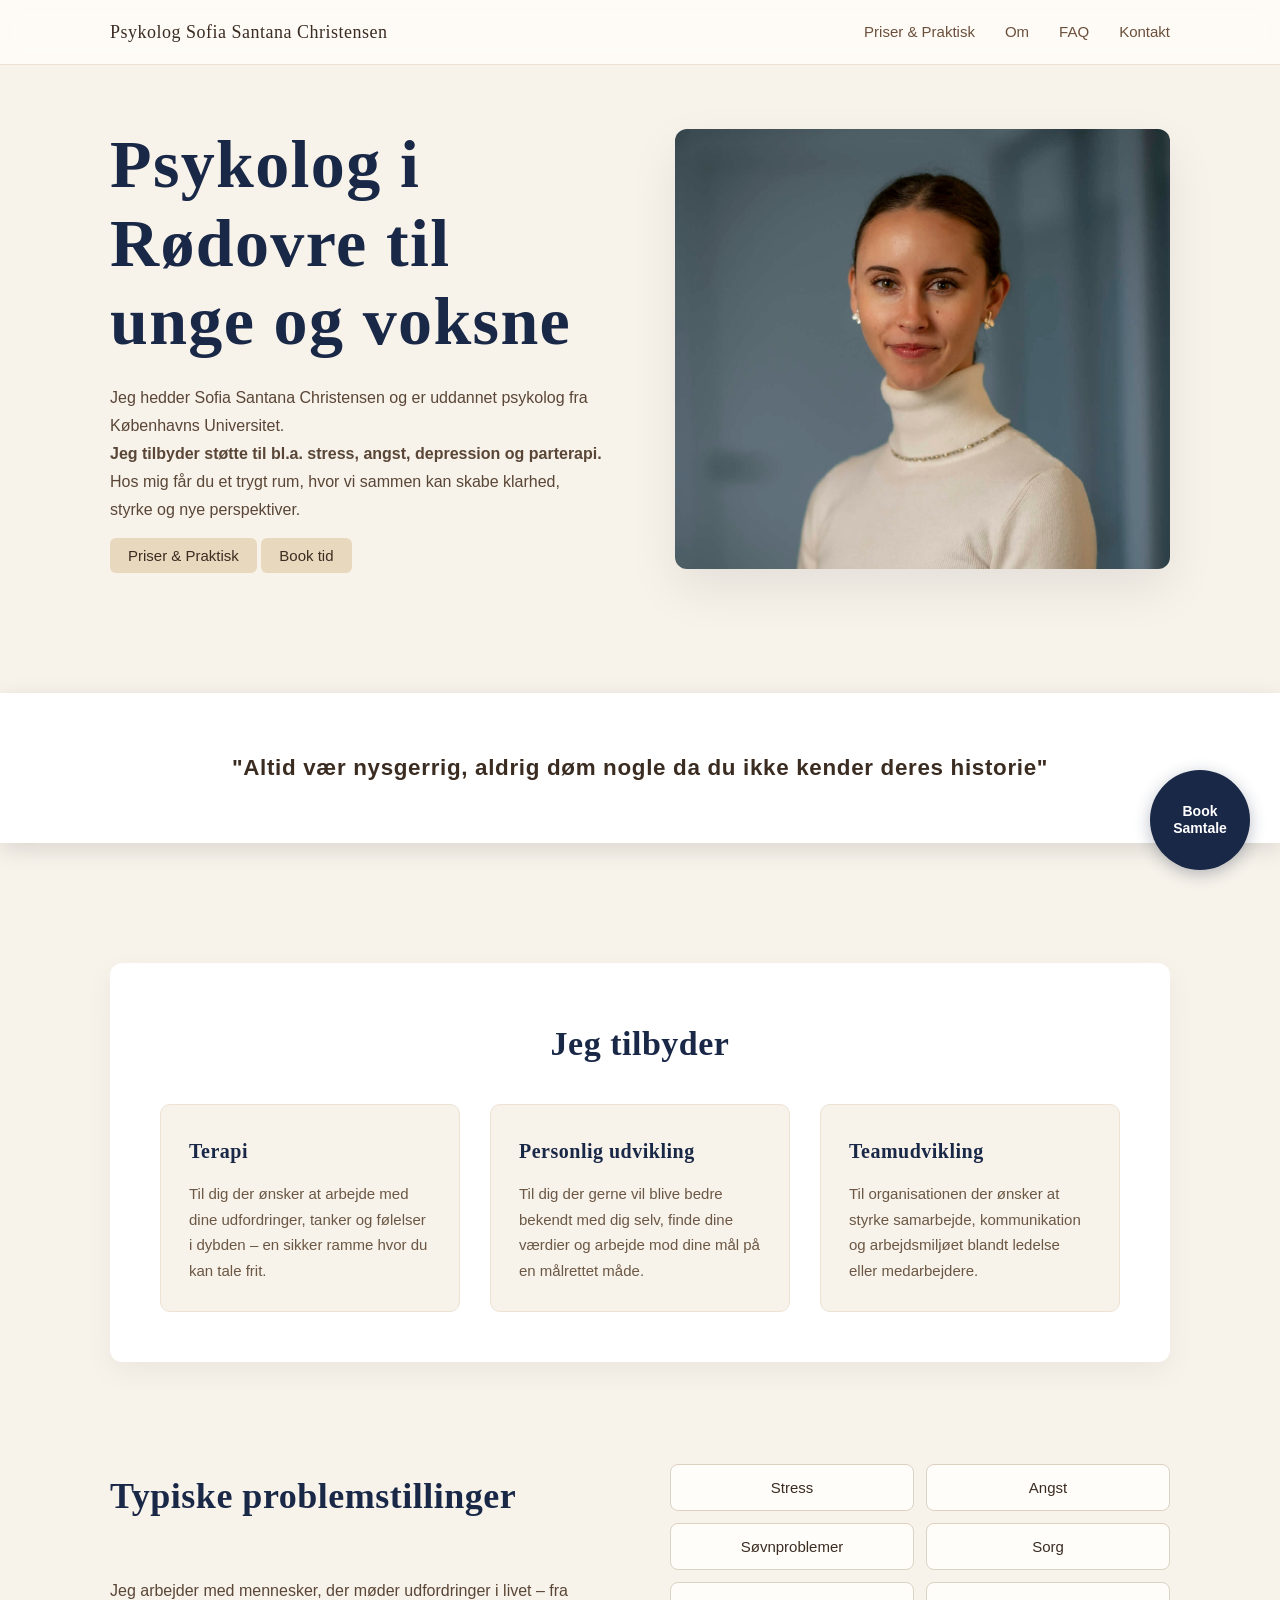
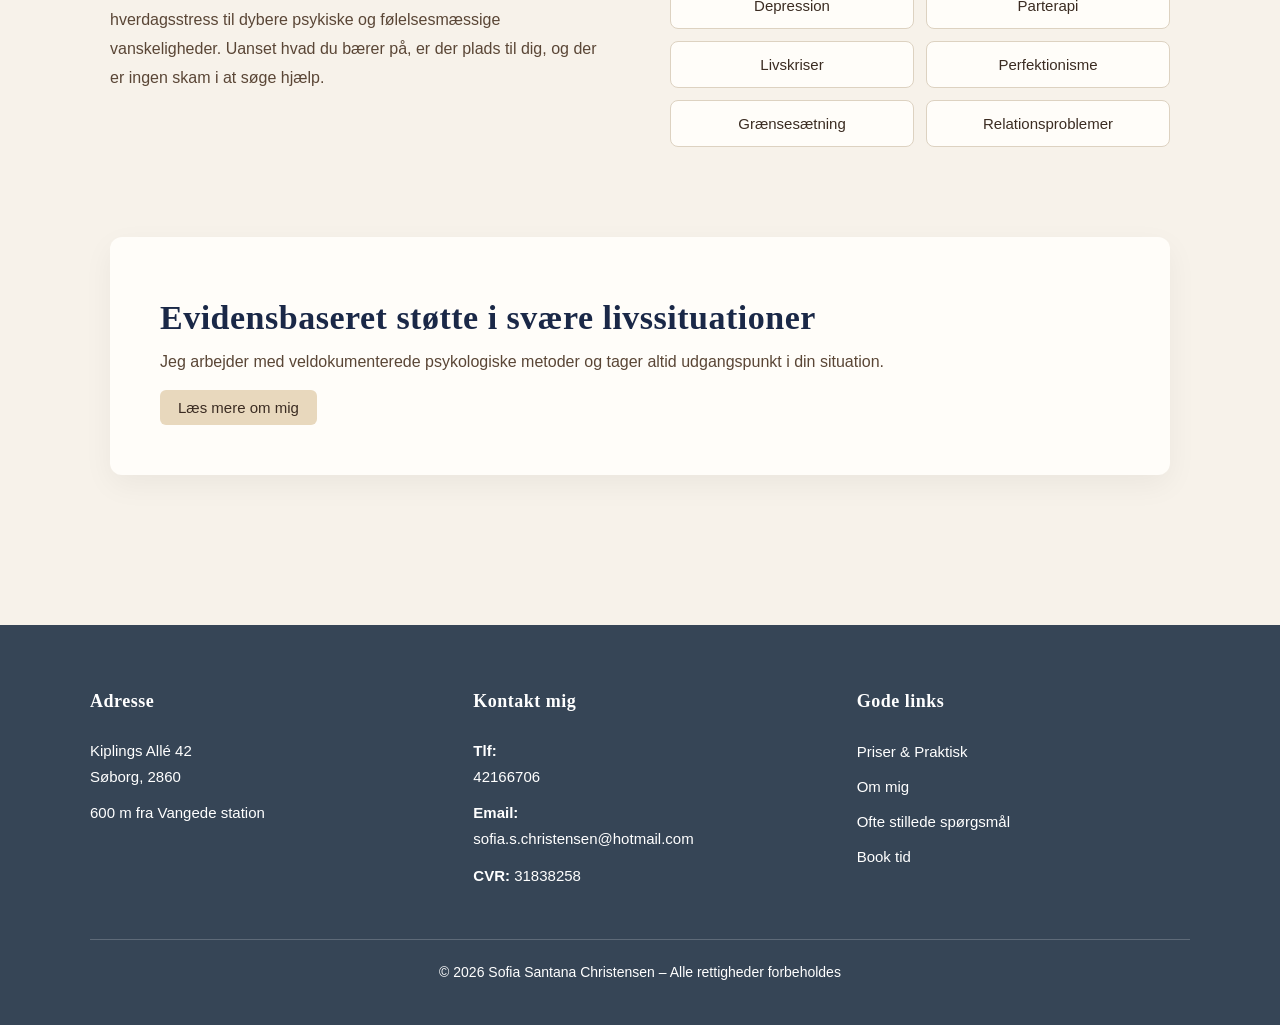
==== Index.html @ 83a4c620 "Første version af hjemmeside" ====
<!DOCTYPE html>
<html lang="da">
<head>
    <meta charset="UTF-8">
    <meta name="viewport" content="width=device-width, initial-scale=1">
    <title>Sofia Santana Christensen – Psykolog i Rødovre</title>

    <link href="https://fonts.googleapis.com/css2?family=Inter:wght@400;500;600;700&display=swap" rel="stylesheet">
    <link rel="stylesheet" href="style.css">
</head>

<body>

<header class="site-header">
    <div class="header-inner">
        <div class="branding">
            <a href="index.html">Psykolog Sofia Santana Christensen</a>
        </div>
        <nav class="main-nav">
            <ul>
                <li><a href="priser.html">Priser & Praktisk</a></li>
                <li><a href="om.html">Om</a></li>
                <li><a href="faq.html">FAQ</a></li>
                <li><a href="kontakt.html">Kontakt</a></li>
            </ul>
        </nav>
    </div>
</header>

<main>

<!-- HERO -->
<section class="hero">
    <div class="hero-left">
        <h1>Psykolog i Rødovre til unge og voksne</h1>

        <p>Jeg hedder Sofia Santana Christensen og er uddannet psykolog fra Københavns Universitet.</p>

        <p><strong>Jeg tilbyder støtte til bl.a. stress, angst, depression og parterapi.</strong></p>

        <p>Hos mig får du et trygt rum, hvor vi sammen kan skabe klarhed, styrke og nye perspektiver.</p>

        <div class="hero-actions">
            <a href="priser.html" class="btn">Priser & Praktisk</a>
            <a href="kontakt.html" class="btn">Book tid</a>
        </div>
    </div>

    <div class="hero-right">
        <img src="images/Headshot2.jpg" alt="Psykolog">
        <blockquote class="hero-quote">"Jeg hjælper dig med at finde ro, styrke og nye perspektiver i udfordrende perioder."</blockquote>
    </div>
</section>

<div class="scroll-banner" id="scrollBanner">"Altid vær nysgerrig, aldrig døm nogle da du ikke kender deres historie"</div>

<!-- JEG TILBYDER -->
<section class="offerings">
    <h2>Jeg tilbyder</h2>
    <div class="offerings-grid">
        <div class="offering-item">
            <h3>Terapi</h3>
            <p>Til dig der ønsker at arbejde med dine udfordringer, tanker og følelser i dybden – en sikker ramme hvor du kan tale frit.</p>
        </div>
        <div class="offering-item">
            <h3>Personlig udvikling</h3>
            <p>Til dig der gerne vil blive bedre bekendt med dig selv, finde dine værdier og arbejde mod dine mål på en målrettet måde.</p>
        </div>
        <div class="offering-item">
            <h3>Teamudvikling</h3>
            <p>Til organisationen der ønsker at styrke samarbejde, kommunikation og arbejdsmiljøet blandt ledelse eller medarbejdere.</p>
        </div>
    </div>
</section>

<!-- PROBLEMSTILLINGER -->
<section class="themes">
    <h2>Typiske problemstillinger</h2>
    <p class="themes-intro">Jeg arbejder med mennesker, der møder udfordringer i livet – fra hverdagsstress til dybere psykiske og følelsesmæssige vanskeligheder. Uanset hvad du bærer på, er der plads til dig, og der er ingen skam i at søge hjælp.</p>
    <div class="themes-list">
        <ul>
            <li data-tooltip="Her beskriver du dit tilbud til stress">Stress</li>
            <li data-tooltip="Her beskriver du dit tilbud til angst">Angst</li>
            <li data-tooltip="Her beskriver du dit tilbud til søvnproblemer">Søvnproblemer</li>
            <li data-tooltip="Her beskriver du dit tilbud til sorg">Sorg</li>
            <li data-tooltip="Her beskriver du dit tilbud til depression">Depression</li>
            <li data-tooltip="Her beskriver du dit tilbud til parterapi">Parterapi</li>
            <li data-tooltip="Her beskriver du dit tilbud til livskriser">Livskriser</li>
            <li data-tooltip="Her beskriver du dit tilbud til perfektionisme">Perfektionisme</li>
            <li data-tooltip="Her beskriver du dit tilbud til grænsesætning">Grænsesætning</li>
            <li data-tooltip="Her beskriver du dit tilbud til relationsproblemer">Relationsproblemer</li>
        </ul>
    </div>
</section>

<!-- INTRO -->
<section class="about">
    <h2>Evidensbaseret støtte i svære livssituationer</h2>

    <p>Jeg arbejder med veldokumenterede psykologiske metoder og tager altid udgangspunkt i din situation.</p>

    <a href="om.html" class="btn">Læs mere om mig</a>
</section>

</main>

<!-- FOOTER -->
<footer>
    <div class="footer-content">
        <div class="footer-section">
            <h3>Adresse</h3>
            <p>Kiplings Allé 42<br>Søborg, 2860</p>
            <p>600 m fra Vangede station</p>
        </div>
        <div class="footer-section">
            <h3>Kontakt mig</h3>
            <p><strong>Tlf:</strong> <a href="tel:42166706">42166706</a></p>
            <p><strong>Email:</strong> <a href="mailto:sofia.s.christensen@hotmail.com">sofia.s.christensen@hotmail.com</a></p>
            <p><strong>CVR:</strong> 31838258</p>
        </div>
        <div class="footer-section">
            <h3>Gode links</h3>
            <a href="priser.html">Priser & Praktisk</a>
            <a href="om.html">Om mig</a>
            <a href="faq.html">Ofte stillede spørgsmål</a>
            <a href="kontakt.html">Book tid</a>
        </div>
    </div>
    <div class="footer-copyright">
        © 2026 Sofia Santana Christensen – Alle rettigheder forbeholdes
    </div>
</footer>

<button class="floating-chat-btn" onclick="window.location.href='kontakt.html'">Book<br>Samtale</button>

</body>
</html>
---- style.css ----
/* =========================
   RESET
========================= */
*{
    margin:0;
    padding:0;
    box-sizing:border-box;
}

/* =========================
   BASE
========================= */
body{
    font-family:Arial, serif;
    line-height:1.8;
    color:#3b2c22;
    background:#f7f2ea;
}

main{
    max-width:1100px;
    margin:auto;
    padding:60px 20px;
}

section{
    margin-bottom:90px;
}

/* TYPOGRAFI */
h1, h2, h3{
    font-family: Times, serif;
    letter-spacing:0.5px;
    color: #1a2847;
}

h1{
    font-size:48px;
    font-weight:700;
    line-height:1.1;
    color: #1a2847;
    letter-spacing:0.02em;
}

.hero-left h1 { 
    font-size:68px;
    color: #1a2847;
    line-height:1.05;
}

h2,
h3{
    color: #1a2847;
}

h2{
    font-size:34px;
    font-weight:700;
}

h3{
    font-size:20px;
    font-weight:600;
}

p{
    font-size:16px;
    color:#5a4636;
    line-height:1.75;
}

/* =========================
   HEADER
========================= */
.site-header{
    position:sticky;
    top:0;
    z-index:1000;

    background:rgba(255, 253, 249, 0.85);
    backdrop-filter:blur(10px);

    border-bottom:1px solid #eee2d3;
}

.header-inner{
    max-width:1100px;
    margin:auto;
    display:flex;
    justify-content:space-between;
    align-items:center;
    padding:16px 20px;
}

/* Logo */
.branding a{
    font-family: Times, serif;
    font-size:18px;
    letter-spacing:0.5px;
    color:#3b2c22;
    text-decoration:none;
}

/* Navigation */
.main-nav ul{
    display:flex;
    gap:30px;
    list-style:none;
}

.main-nav a{
    font-size:15px;
    color:#6b4f3b;
    text-decoration:none;
    position:relative;
}

/* Smooth underline */
.main-nav a::after{
    content:"";
    position:absolute;
    left:0;
    bottom:-4px;
    width:0%;
    height:2px;
    background:#c8a97e;
    transition:0.3s;
}

.main-nav a:hover::after{
    width:100%;
}

/* =========================
   BUTTONS
========================= */
.btn{
    display:inline-block;
    margin-top:14px;
    padding:4px 18px;
    background:#e8d8bd;
    color:#3b2c22;
    border-radius:6px;
    text-decoration:none;
    font-weight:500;
    font-size:15px;
    transition:all .25s ease;
    border:none;
    cursor:pointer;
}

.btn:hover{
    background:#d9c3a3;
    transform:translateY(-1px);
    box-shadow:0 4px 12px rgba(0,0,0,0.1);
}

/* =========================
   HERO
========================= */
.hero{
    display:grid;
    grid-template-columns:1fr 1fr;
    gap:70px;
    align-items:center;
    margin-bottom: 0;
}

.hero-left{
    animation:fadeUp 0.8s ease;
    max-width: 560px;
}

.hero-left h1 {
    margin-bottom: 24px;
    line-height: 1.08;
    max-width: 520px;
}

.hero-right{
    height:440px;
    border-radius:12px;
    overflow:hidden;
    box-shadow:0 20px 50px rgba(0,0,0,0.08);
    animation:fadeIn 1s ease;
}

.hero-right img{
    width:100%;
    height:100%;
    object-fit:cover;
}

.hero-quote {
    margin: 15px;
    padding: 14px 18px;
    background: rgba(255, 255, 255, 0.85);
    border-left: 4px solid #c8a97e;
    border-radius: 8px;
    color: #5b3f2b;
    font-style: Arial, serif;
    line-height: 1.4;
    position: relative;
    top: -12px;
}

.scroll-banner {
    position: relative;
    left: 50%;
    right: 50%;
    margin: 120px -50vw 120px;
    width: 100vw;
    padding: 24px 20px;
    background: #ffffff;
    color: #3b2c22;
    border: none;
    border-radius: 0;
    box-shadow: 0 6px 22px rgba(0,0,0,0.12);
    font-style: Arial, serif;
    font-weight: 700;
    text-align: center;
    z-index: 1;
    font-size: 1.25rem;
    min-height: 150px;
    display: flex;
    align-items: center;
    justify-content: center;
    letter-spacing: 0.03em;
    font-size: 1.4rem;
}

.scroll-banner.visible {
    opacity: 1;
    transform: none;
    pointer-events: auto;
}_
/* CITAT */
.quote{
    margin-top:25px;
    padding-left:15px;
    border-left:3px solid #c8a97e;
    font-style: Arial, serif;
    color:#6b4f3b;
}

/* =========================
   JEG TILBYDER SECTION
========================= */
.offerings {
    background: white;
    padding: 50px;
    border-radius: 12px;
    box-shadow: 0 10px 30px rgba(0,0,0,0.05);
    margin-bottom: 90px;
    margin-top: 60px;
}

.offerings h2 {
    margin-bottom: 30px;
}

.offerings-grid {
    display: grid;
    grid-template-columns: repeat(3, 1fr);
    gap: 30px;
}

.offering-item {
    background: #f7f2ea;
    padding: 28px;
    border-radius: 10px;
    border: 1px solid #eee2d3;
}

.offering-item h3 {
    color: #1a2847;
    margin-bottom: 12px;
    font-size: 20px;
}

.offering-item p {
    font-size: 15px;
    color: #6b5744;
    line-height: 1.7;
}

@media(max-width:900px){
    .offerings-grid {
        grid-template-columns: 1fr;
    }
    
    .themes {
        grid-template-columns: 1fr;
        gap: 30px;
    }
    
    .themes h2 {
        grid-column: 1;
    }
    
    .themes-list {
        grid-column: 1;
    }
}

/* =========================
   CARDS
========================= */
.about,
.themes{
    background:#fffdf9;
    padding:50px;
    border-radius:12px;
    box-shadow:0 10px 30px rgba(0,0,0,0.05);
}

/* =========================
   THEMES (VENSTRE TEKST + HØJRE ITEMS)
========================= */
.themes{
    text-align:left;
    background:transparent;
    padding:12px 0 0 0;
    box-shadow:none;
    display:grid;
    grid-template-columns:1fr 1fr;
    column-gap:60px;  /* kun mellem kolonner */
    row-gap:0px;     /* ingen afstand lodret */
    align-items:start;
    margin-bottom:90px;
}

.themes h2 {
    grid-column: 1 / 2;
    grid-row: 1;
    margin-top: 0;
    margin-bottom: 4px;
    font-size: 36px;
}

.themes-list {
    grid-column: 2 / 3;
    grid-row: 1 / span 2;
    align-self: start;
    margin-top: 0;
}

.themes-intro {
    grid-column: 1 / 2;
    grid-row: 2;
    font-size: 16px;
    line-height: 1.8;
    color: #5a4636;
    margin-top: 0;
    margin-bottom: 10px;
    max-width: 520px;
}

.themes-list ul {
    display: grid;
    grid-template-columns: repeat(2, minmax(160px, 1fr));
    gap: 11px;
    margin-top: 0;
    padding-left: 0;
}

.themes-list {
    grid-column: 2;
    align-self: start;
}

.themes-list ul{
    list-style:none;
    margin-top:0;
    display:grid;
    grid-template-columns:repeat(2, minmax(160px,1fr));
    gap:12px;
    margin-left:0;
    padding-left:0;
}

.themes-list li{
    background:#fffdf9;
    padding:12px 16px;
    border-radius:8px;
    text-align:center;
    transition:0.25s;
    border:1px solid #ddd2c1;
    min-height:auto;
    line-height:1.4;
    position:relative;
    cursor:default;
    z-index: 1;
    font-size: 15px;
}

.themes-list li:hover {
    z-index: 50;
}

.themes-list li::after {
    content: attr(data-tooltip);
    position: absolute;
    left: 50%;
    transform: translateX(-50%) translateY(10px);
    bottom: -10px;
    opacity: 0;
    visibility: hidden;
    background: rgba(55, 40, 25, 0.95);
    color: #fff;
    padding: 8px 12px;
    border-radius: 6px;
    font-size: 13px;
    line-height: 1.3;
    white-space: nowrap;
    pointer-events: none;
    transition: opacity 0.2s, transform 0.2s;
    z-index: 10;
}

.themes-list li:hover::after {
    opacity: 1;
    visibility: visible;
    transform: translateX(-50%) translateY(6px);
    z-index: 250;
}

.themes-list li:hover{
    transform:translateX(5px);
    background:#e8d8bd;
    z-index: 50;
}

/* NAVIGATION - INGEN LINJEBRUD FOR LINKTEKST */
.main-nav li,
.main-nav a {
    white-space: nowrap;
}

/* HOLD OVERSKRIFTER PÅ SAMME LINJE WHERE NEEDED */
.prices-page h1,
.prices-page h2,
.about-page h2,
.about-page h3 {
    white-space: nowrap;
}

.offerings h2 {
    text-align: center;
}


/* =========================
   PRISER / OM / KONTAKT GRID
========================= */
.prices-page .prices-grid,
.about-page .about-grid,
.contact-page .contact-grid {
    display:grid;
    grid-template-columns:1fr 1fr;
    gap:32px;
    max-width:1100px;
    margin:auto;
    align-items: center;
    align-content:start;
}

.contact-left {
    display:flex;
    flex-direction:column;
    height:100%;
    gap: 6px;
    max-height: 100%;
}

.contact-text h2 {
    margin-bottom: 4px;
}

.contact-text p {
    margin-top: 1px;
    margin-bottom: 6px;
}

.contact-text p {
    margin-top: 0;
    margin-bottom: 12px;
}


.contact-form {
    display: grid;
    grid-gap: 8px;
    width: 100%;
}

.contact-form-section h2 {
    margin-top:0;
    margin-bottom:8px;
    font-size: 24px;
    line-height: 1.2;
}
.contact-form p {
    margin-bottom: 10px;
}


.about-page h1,
.prices-page h1,
.prices-page h2 {
    margin-bottom: 25px;
}

.about-page h2 {
    margin-bottom: 20px;
}

.about-text p,
.prices-text p {
    margin-bottom: 14px;
}

.contact-page .contact-text {
    display: grid;
    grid-template-rows: auto auto;
    gap: 24px;
}



.prices-text, .about-text, .contact-text {
    max-width:600px;
    padding-right:10px;
}

.prices-image img, .about-image img, .contact-image img {
    width:100%;
    max-width:520px;
    height:auto;
    border-radius:12px;
    box-shadow:0 15px 30px rgba(0,0,0,0.08);
}

/* Kun Priser-siden */
.prices-page .prices-image {
    align-self: start;       /* placerer billedet i toppen af cellen */
    margin-top: 20px;        /* skubber billedet lidt nedad */
}

/* Kun Om-siden */
.about-page .about-image {
    align-self: start;       
    margin-top: 20px;        
}

.prices-text ul, .about-text ul, .contact-text ul {
    padding-left: 22px;
    margin-top: 12px;
    margin-bottom: 18px;
}

.prices-text li, .about-text li, .contact-text li {
    margin-bottom: 8px;
    line-height: 1.45;
}

.prices-page h2, .about-page h2, .contact-page h2 {
    margin-top: 25px;
}

/* Hvis der kun er én kolonne på mobil */
@media(max-width:900px){
    .prices-page .prices-grid,
    .about-page .about-grid,
    .contact-page .contact-grid {
        grid-template-columns:1fr;
    }

    .prices-text, .about-text, .contact-text {
        max-width:none;
    }
}

/* Ændrer farven på email og telefon links på kontakt-siden */
.contact-text a {
    color: #5b3f2b;       /* varm brun/beige som resten af teksten */
    text-decoration: none; /* fjerner understregning */
}

.contact-text a:hover {
    text-decoration: underline; /* understregning kun ved hover */
    color: #3b2c22;             /* lidt mørkere farve ved hover */
}

/* =========================
   FLOATING CHAT BUTTON
========================= */
.floating-chat-btn {
    position: fixed;
    bottom: 30px;
    right: 30px;
    width: 100px;
    height: 100px;
    background: #1a2847;
    color: white;
    border: none;
    border-radius: 50%;
    font-size: 14px;
    font-weight: 600;
    cursor: pointer;
    box-shadow: 0 4px 16px rgba(26, 40, 71, 0.3);
    display: flex;
    align-items: center;
    justify-content: center;
    text-align: center;
    transition: all 0.3s ease;
    z-index: 98;
    padding: 12px;
    font-family: Arial, serif;
    line-height: 1.2;
}

.floating-chat-btn:hover {
    transform: scale(1.1);
    box-shadow: 0 6px 24px rgba(26, 40, 71, 0.4);
}

/* =========================
   FOOTER (3-KOLONNE LAYOUT)
========================= */
footer {
    background: #364556;
    color: white !important;
    padding: 60px 20px 40px;
    text-align: left;
    font-size: 15px;
}

footer, footer * {
    color: white !important;
}

.footer-content {
    max-width: 1100px;
    margin: 0 auto;
    display: grid;
    grid-template-columns: 1fr 1fr 1fr;
    gap: 50px;
    margin-bottom: 40px;
}

.footer-section h3 {
    color: white;
    font-size: 18px;
    margin-bottom: 20px;
    font-weight: 600;
}

.footer-section p {
    margin-bottom: 10px;
    font-size: 15px;
    color: #d0d0d0;
}

.footer-section a {
    color: white !important;
    text-decoration: none;
    display: block;
    margin-bottom: 8px;
    transition: 0.2s;
}

.footer-section a:hover {
    color: #c8a97e;
    text-decoration: none;
}

.footer-copyright {
    max-width: 1100px;
    margin: 0 auto;
    border-top: 1px solid rgba(255,255,255,0.2);
    padding-top: 20px;
    text-align: center;
    font-size: 14px;
    color: #aaa;
}

/* =========================
   ANIMATIONER
========================= */
@keyframes fadeUp{
    from{
        opacity:0;
        transform:translateY(20px);
    }
    to{
        opacity:1;
        transform:translateY(0);
    }
}

@keyframes fadeIn{
    from{
        opacity:0;
    }
    to{
        opacity:1;
    }
}

/* =========================
   RESPONSIVE
========================= */
@media(max-width:900px){
    .hero{
        grid-template-columns:1fr;
    }

    h1{
        font-size:38px;
    }

    .footer-content {
        grid-template-columns: 1fr;
        gap: 30px;
    }

    .floating-chat-btn {
        width: 60px;
        height: 60px;
        font-size: 10px;
        bottom: 20px;
        right: 20px;
    }
}

/* Kontaktformular */
.contact-form-section {
    background:#f7f2ea;
    padding:10px 10px 16px;
    border-radius:12px;
    box-shadow:none;
    border: none;
    margin-top:12px;
    margin-left: -15px; /* flytter til venstre */
    width: calc(100% + 15px);
    max-width: 640px;
}

.contact-form {
    display: grid;
    grid-gap: 8px;
    max-width:100%;
    margin-top:12px;
}

.contact-form label {
    font-weight: 600;
    color: #3b2c22;
    margin-bottom: 2px;
}

.contact-form input,
.contact-form textarea {
    width:100%;
    padding: 8px 10px;
    border:1px solid #ddd2c1;
    border-radius: 8px;
    font-size: 14px;
    font-family: Arial, serif;
}

.contact-form button.btn {
    width:max-content;
    padding: 8px 14px;
}

.contact-page p,
.contact-text p {
    line-height: 1.2;
    margin-bottom: 4px;
}

.contact-text h2 {
    margin-bottom: 2px;
}

.contact-text p + p {
    margin-top: 1px;
    margin-bottom: 1px;
}



.contact-page .contact-grid,
.prices-page .prices-grid,
.about-page .about-grid {
    gap: 20px;
}

.contact-left {
    gap: 4px;
}

.contact-text h2 {
    margin-bottom: 4px;
}


/* =========================
   FAQ PAGE
========================= */
.faq-page {
    max-width: 1100px;
    margin: 0 auto;
}

.faq-page h1 {
    margin-bottom: 12px;
}

.faq-page > p {
    margin-bottom: 40px;
    font-size: 16px;
    color: #6b5744;
}

.faq-list {
    margin-bottom: 50px;
}

.faq-item {
    margin-bottom: 30px;
    padding-bottom: 30px;
    border-bottom: 1px solid #eee2d3;
}

.faq-item:last-child {
    border-bottom: none;
}

.faq-item h3 {
    color: #1a2847;
    margin-bottom: 12px;
}

.faq-item p {
    font-size: 16px;
    line-height: 1.8;
    color: #5a4636;
}

.faq-cta {
    text-align: center;
    padding: 40px;
    background: #f1e7da;
    border-radius: 12px;
}

.hero-left h1{
    line-height:1.15;   /* mindre afstand mellem linjer */
    max-width:500px;    /* tvinger pænere linjeskift */
}


.hero-right img{
    width:100%;
    height:100%;
    object-position:50% 30%; /* ← VIGTIG */
}

.faq-page h1,
.faq-item h3 {
    font-family: Times, serif;
}
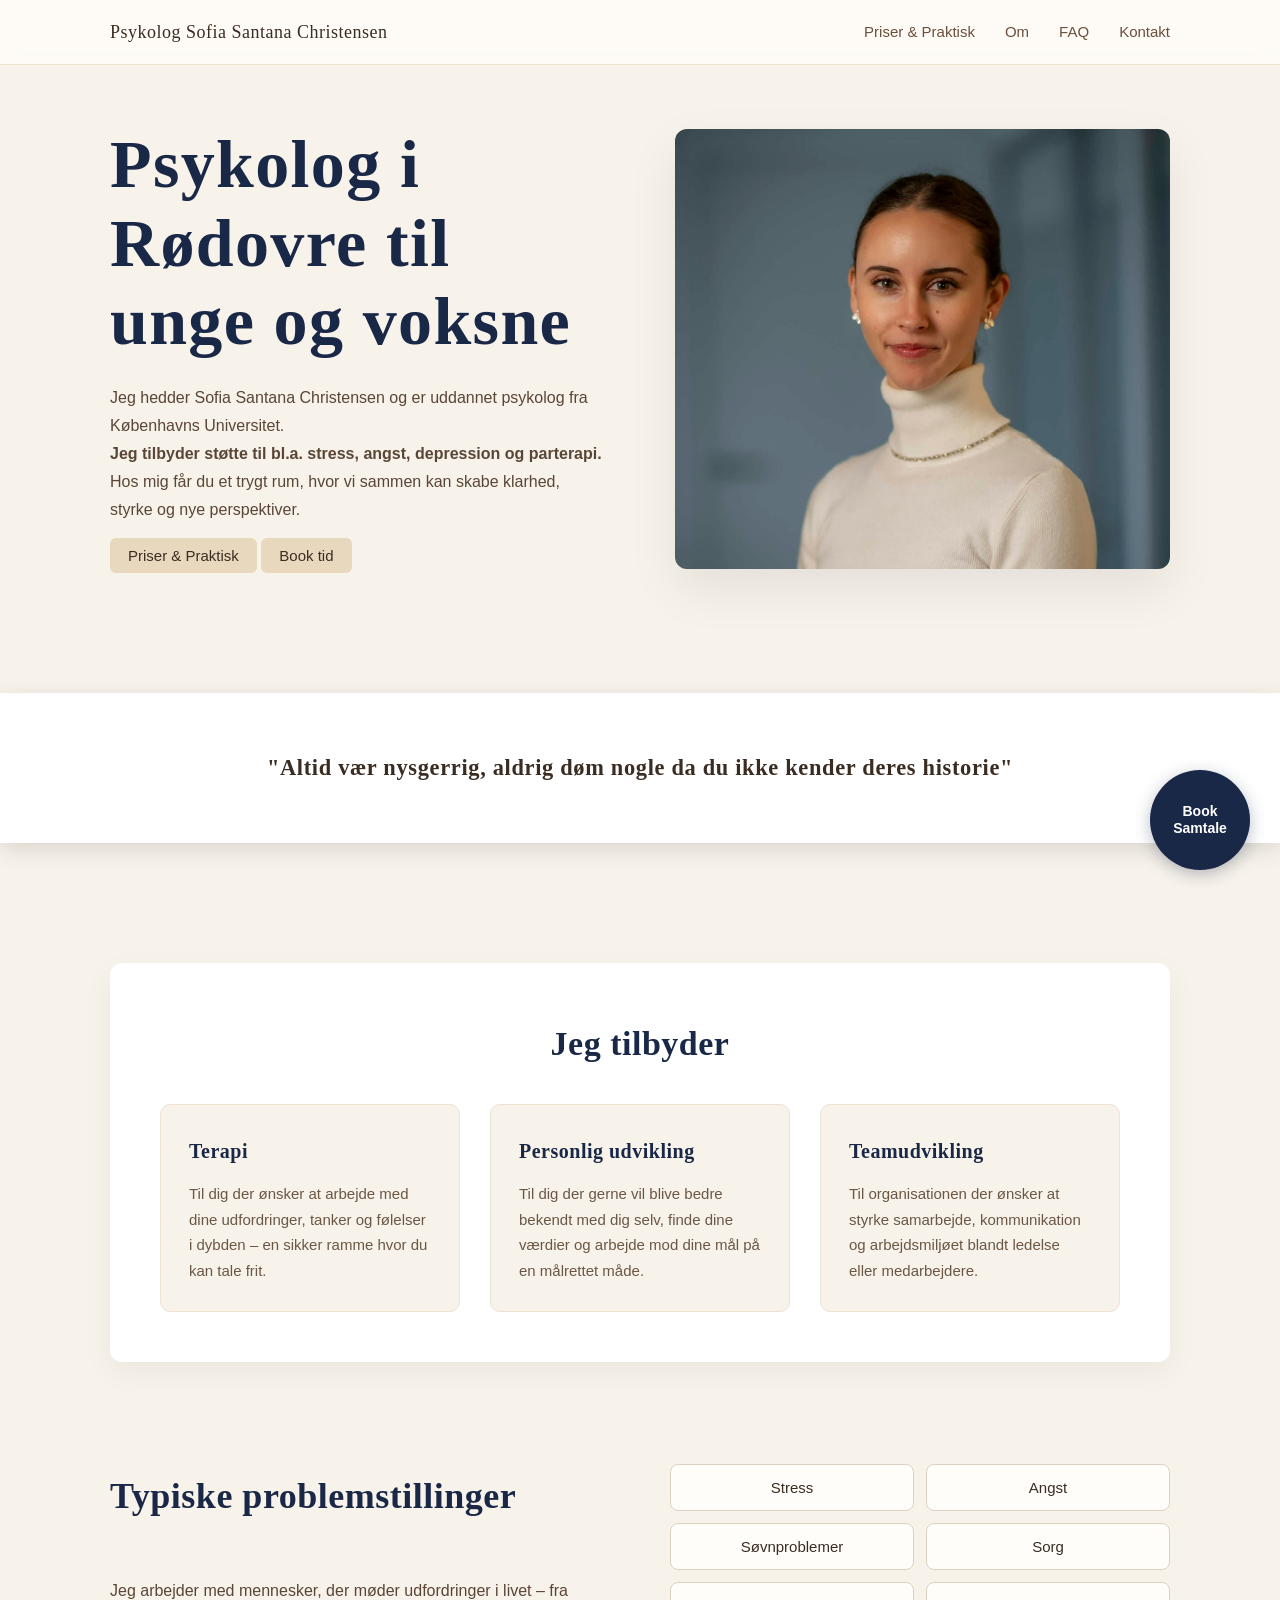
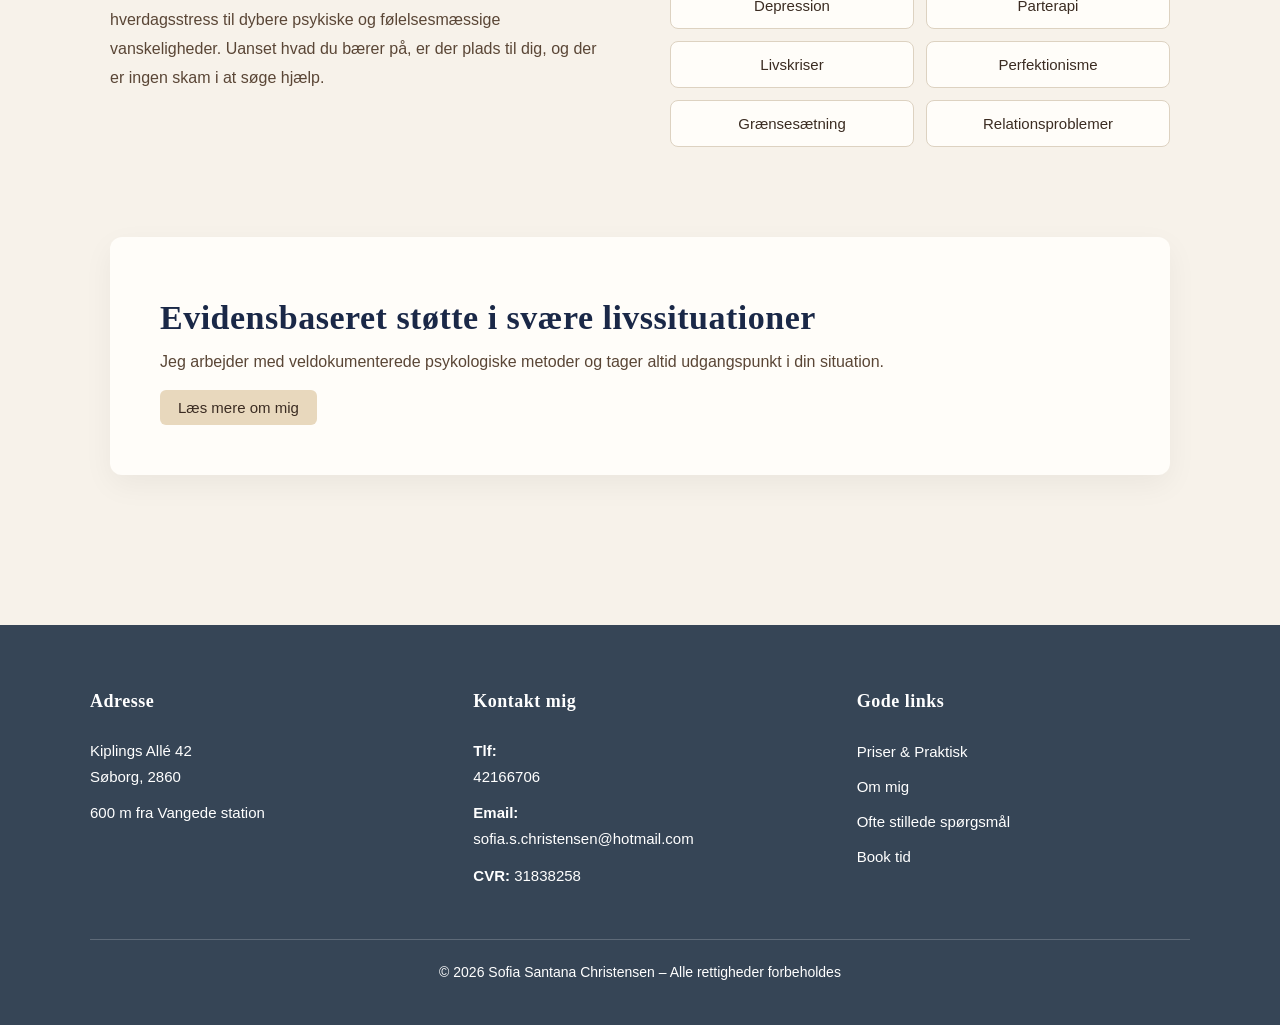
==== commit 0c4ef4e5: "Mobil venlig" ====
--- a/Index.html
+++ b/Index.html
@@ -16,7 +16,12 @@
         <div class="branding">
             <a href="index.html">Psykolog Sofia Santana Christensen</a>
         </div>
-        <nav class="main-nav">
+        <button class="hamburger-menu" id="hamburger-menu" aria-label="Menu">
+            <span></span>
+            <span></span>
+            <span></span>
+        </button>
+        <nav class="main-nav" id="main-nav">
             <ul>
                 <li><a href="priser.html">Priser & Praktisk</a></li>
                 <li><a href="om.html">Om</a></li>
@@ -26,6 +31,26 @@
         </nav>
     </div>
 </header>
+
+<script>
+document.addEventListener('DOMContentLoaded', function() {
+    const hamburger = document.getElementById('hamburger-menu');
+    const nav = document.getElementById('main-nav');
+
+    hamburger.addEventListener('click', function() {
+        nav.classList.toggle('active');
+        hamburger.classList.toggle('active');
+    });
+
+    // Luk menu når man klikker på et link
+    nav.querySelectorAll('a').forEach(link => {
+        link.addEventListener('click', function() {
+            nav.classList.remove('active');
+            hamburger.classList.remove('active');
+        });
+    });
+});
+</script>
 
 <main>
 
--- a/style.css
+++ b/style.css
@@ -216,7 +216,7 @@
     border: none;
     border-radius: 0;
     box-shadow: 0 6px 22px rgba(0,0,0,0.12);
-    font-style: Arial, serif;
+    font-family: Times, serif;
     font-weight: 700;
     text-align: center;
     z-index: 1;
@@ -431,19 +431,7 @@
     z-index: 50;
 }
 
-/* NAVIGATION - INGEN LINJEBRUD FOR LINKTEKST */
-.main-nav li,
-.main-nav a {
-    white-space: nowrap;
-}
-
-/* HOLD OVERSKRIFTER PÅ SAMME LINJE WHERE NEEDED */
-.prices-page h1,
-.prices-page h2,
-.about-page h2,
-.about-page h3 {
-    white-space: nowrap;
-}
+/* Removed white-space: nowrap for better mobile responsiveness */
 
 .offerings h2 {
     text-align: center;
@@ -709,28 +697,819 @@
 }
 
 /* =========================
-   RESPONSIVE
+   HAMBURGER MENU (MOBILE ONLY)
+========================= */
+.hamburger-menu {
+    display: none;
+    flex-direction: column;
+    background: none;
+    border: none;
+    cursor: pointer;
+    padding: 4px;
+    gap: 5px;
+    z-index: 1001;
+}
+
+.hamburger-menu span {
+    width: 25px;
+    height: 3px;
+    background: #3b2c22;
+    border-radius: 3px;
+    transition: all 0.3s ease;
+    display: block;
+}
+
+/* Hamburger animation when active */
+.hamburger-menu.active span:nth-child(1) {
+    transform: rotate(45deg) translate(10px, 10px);
+}
+
+.hamburger-menu.active span:nth-child(2) {
+    opacity: 0;
+}
+
+.hamburger-menu.active span:nth-child(3) {
+    transform: rotate(-45deg) translate(7px, -7px);
+}
+
+/* =========================
+   RESPONSIVE - TABLET & SMALL DESKTOP (900px and below)
 ========================= */
 @media(max-width:900px){
-    .hero{
-        grid-template-columns:1fr;
-    }
-
+    /* HEADER */
+    .header-inner {
+        flex-wrap: wrap;
+        gap: 16px;
+    }
+
+    .branding a {
+        font-size: 16px;
+        flex: 1 0 auto;
+    }
+
+    .main-nav ul {
+        flex-direction: column;
+        gap: 8px;
+        width: 100%;
+    }
+
+    .main-nav li {
+        width: 100%;
+    }
+
+    .main-nav a {
+        font-size: 14px;
+        display: block;
+        padding: 8px 0;
+    }
+
+    /* BASE TYPOGRAPHY */
     h1{
         font-size:38px;
-    }
-
+        line-height: 1.2;
+    }
+
+    h2 {
+        font-size: 28px;
+    }
+
+    h3 {
+        font-size: 18px;
+    }
+
+    p {
+        font-size: 15px;
+    }
+
+    /* HERO SECTION */
+    .hero {
+        grid-template-columns: 1fr;
+        gap: 40px;
+        margin-bottom: 40px;
+    }
+
+    .hero-left h1 {
+        font-size: 48px;
+        margin-bottom: 20px;
+    }
+
+    .hero-right {
+        height: 320px;
+    }
+
+    .hero-quote {
+        font-size: 14px;
+        padding: 12px 16px;
+        margin: 12px;
+        top: -10px;
+    }
+
+    /* SCROLL BANNER */
+    .scroll-banner {
+        margin: 80px -50vw 80px;
+        padding: 20px 16px;
+        font-size: 1.1rem;
+        min-height: 120px;
+    }
+
+    /* OFFERINGS SECTION */
+    .offerings {
+        padding: 30px;
+        margin-bottom: 60px;
+        margin-top: 40px;
+    }
+
+    .offerings h2 {
+        margin-bottom: 24px;
+        font-size: 26px;
+    }
+
+    .offerings-grid {
+        gap: 20px;
+    }
+
+    .offering-item {
+        padding: 20px;
+    }
+
+    .offering-item h3 {
+        font-size: 18px;
+    }
+
+    .offering-item p {
+        font-size: 14px;
+    }
+
+    /* THEMES SECTION */
+    .themes {
+        grid-template-columns: 1fr;
+        gap: 24px;
+        padding: 0;
+        margin-bottom: 60px;
+    }
+
+    .themes h2 {
+        font-size: 28px;
+        margin-bottom: 12px;
+    }
+
+    .themes-intro {
+        font-size: 15px;
+        margin-bottom: 20px;
+        max-width: 100%;
+    }
+
+    .themes-list ul {
+        grid-template-columns: 1fr;
+        gap: 8px;
+    }
+
+    .themes-list li {
+        padding: 10px 14px;
+        font-size: 14px;
+    }
+
+    .themes-list li::after {
+        display: none;
+    }
+
+    /* GRID LAYOUTS (PRICES, ABOUT, CONTACT) */
+    .prices-page .prices-grid,
+    .about-page .about-grid,
+    .contact-page .contact-grid {
+        grid-template-columns: 1fr;
+        gap: 24px;
+    }
+
+    .prices-text, .about-text, .contact-text {
+        max-width: 100%;
+        padding-right: 0;
+    }
+
+    .prices-page .prices-image,
+    .about-page .about-image,
+    .contact-page .contact-image {
+        margin-top: 0;
+    }
+
+    .prices-image img, .about-image img, .contact-image img {
+        max-width: 100%;
+        height: auto;
+    }
+
+    .prices-page h1,
+    .about-page h1,
+    .contact-page h1 {
+        font-size: 32px;
+        white-space: normal;
+        margin-bottom: 16px;
+    }
+
+    .prices-page h2,
+    .about-page h2,
+    .contact-page h2 {
+        font-size: 22px;
+        white-space: normal;
+        margin-top: 20px;
+        margin-bottom: 12px;
+    }
+
+    .prices-text ul, .about-text ul {
+        padding-left: 20px;
+    }
+
+    .prices-text li, .about-text li {
+        font-size: 14px;
+    }
+
+    /* CONTACT FORM */
+    .contact-form-section {
+        padding: 16px;
+        margin-left: -20px;
+        width: calc(100% + 40px);
+    }
+
+    .contact-form label {
+        font-size: 14px;
+    }
+
+    .contact-form input,
+    .contact-form textarea {
+        padding: 10px;
+        font-size: 16px;
+    }
+
+    /* FAQ */
+    .faq-page h1 {
+        font-size: 32px;
+        margin-bottom: 12px;
+    }
+
+    .faq-item h3 {
+        font-size: 18px;
+        margin-bottom: 10px;
+    }
+
+    .faq-item p {
+        font-size: 14px;
+    }
+
+    .faq-item {
+        margin-bottom: 24px;
+        padding-bottom: 24px;
+    }
+
+    .faq-cta {
+        padding: 24px;
+    }
+
+    /* FOOTER */
     .footer-content {
         grid-template-columns: 1fr;
-        gap: 30px;
-    }
-
+        gap: 24px;
+        margin-bottom: 24px;
+    }
+
+    footer {
+        padding: 40px 20px 24px;
+    }
+
+    .footer-section h3 {
+        font-size: 16px;
+        margin-bottom: 12px;
+    }
+
+    .footer-section p {
+        font-size: 14px;
+    }
+
+    /* FLOATING BUTTON */
     .floating-chat-btn {
         width: 60px;
         height: 60px;
-        font-size: 10px;
+        font-size: 11px;
         bottom: 20px;
         right: 20px;
+        padding: 8px;
+    }
+
+    /* MAIN PADDING */
+    main {
+        padding: 40px 16px;
+    }
+
+    section {
+        margin-bottom: 60px;
+    }
+}
+
+/* =========================
+   RESPONSIVE - PHONES & SMALL TABLETS (max-width: 600px)
+========================= */
+@media(max-width: 600px){
+    /* HEADER */
+    .site-header {
+        position: sticky;
+        top: 0;
+        z-index: 1000;
+    }
+
+    .header-inner {
+        padding: 12px 16px;
+        gap: 12px;
+        display: flex;
+        align-items: center;
+        justify-content: space-between;
+    }
+
+    .branding {
+        width: auto;
+        flex: 1;
+    }
+
+    .branding a {
+        font-size: 14px;
+    }
+
+    /* Show hamburger menu on mobile */
+    .hamburger-menu {
+        display: flex;
+    }
+
+    .main-nav {
+        position: absolute;
+        top: 100%;
+        left: 0;
+        right: 0;
+        background: rgba(255, 253, 249, 0.98);
+        backdrop-filter: blur(10px);
+        border-bottom: 1px solid #eee2d3;
+        max-height: 0;
+        overflow: hidden;
+        transition: max-height 0.3s ease;
+        z-index: 999;
+        width: 100%;
+    }
+
+    .main-nav.active {
+        max-height: 300px;
+    }
+
+    .main-nav ul {
+        flex-direction: column;
+        gap: 0;
+        width: 100%;
+        padding: 16px 0;
+        list-style: none;
+    }
+
+    .main-nav li {
+        width: 100%;
+        border-top: 1px solid #eee2d3;
+        padding: 0;
+        margin: 0;
+    }
+
+    .main-nav li:first-child {
+        border-top: none;
+    }
+
+    .main-nav a {
+        font-size: 13px;
+        display: block;
+        padding: 12px 16px;
+    }
+
+    /* BASE TYPOGRAPHY */
+    html {
+        font-size: 14px;
+    }
+
+    h1 {
+        font-size: 28px;
+        line-height: 1.25;
+    }
+
+    h2 {
+        font-size: 22px;
+        line-height: 1.3;
+    }
+
+    h3 {
+        font-size: 16px;
+    }
+
+    p {
+        font-size: 14px;
+        line-height: 1.6;
+    }
+
+    /* MAIN PADDING */
+    main {
+        padding: 24px 12px;
+    }
+
+    section {
+        margin-bottom: 40px;
+    }
+
+    /* HERO SECTION */
+    .hero {
+        gap: 24px;
+        margin-bottom: 24px;
+    }
+
+    .hero-left h1 {
+        font-size: 32px;
+        margin-bottom: 16px;
+    }
+
+    .hero-left {
+        max-width: 100%;
+    }
+
+    .hero-right {
+        height: 240px;
+        border-radius: 8px;
+    }
+
+    .hero-quote {
+        font-size: 12px;
+        padding: 10px 12px;
+        margin: 10px;
+        top: -8px;
+        line-height: 1.3;
+        border-left-width: 3px;
+    }
+
+    .scroll-banner {
+        margin: 60px -50vw 60px;
+        padding: 16px 12px;
+        font-size: 1rem;
+        min-height: 100px;
+        letter-spacing: 0.02em;
+    }
+
+    /* BUTTONS */
+    .btn {
+        padding: 8px 16px;
+        font-size: 13px;
+        margin-top: 12px;
+    }
+
+    /* OFFERINGS */
+    .offerings {
+        padding: 20px 16px;
+        border-radius: 8px;
+        margin-bottom: 40px;
+        margin-top: 24px;
+    }
+
+    .offerings h2 {
+        font-size: 22px;
+        margin-bottom: 16px;
+        text-align: center;
+    }
+
+    .offerings-grid {
+        gap: 16px;
+    }
+
+    .offering-item {
+        padding: 16px;
+        border-radius: 8px;
+    }
+
+    .offering-item h3 {
+        font-size: 16px;
+        margin-bottom: 8px;
+    }
+
+    .offering-item p {
+        font-size: 13px;
+        line-height: 1.5;
+    }
+
+    /* THEMES */
+    .themes {
+        grid-template-columns: 1fr;
+        display: grid;
+        gap: 16px;
+        margin-bottom: 40px;
+    }
+
+    .themes h2 {
+        grid-column: 1;
+        grid-row: auto;
+        font-size: 22px;
+        margin-bottom: 8px;
+    }
+
+    .themes-intro {
+        grid-column: 1;
+        grid-row: auto;
+        font-size: 14px;
+        line-height: 1.6;
+        margin-bottom: 12px;
+    }
+
+    .themes-list {
+        grid-column: 1;
+        grid-row: auto;
+    }
+
+    .themes-list ul {
+        grid-template-columns: 1fr;
+        gap: 6px;
+    }
+
+    .themes-list li {
+        padding: 8px 12px;
+        font-size: 13px;
+        border-radius: 6px;
+    }
+
+    .themes-list li:hover {
+        transform: none;
+        background: #e8d8bd;
+    }
+
+    /* GRID LAYOUTS */
+    .prices-page h1,
+    .about-page h1,
+    .contact-page h1 {
+        font-size: 26px;
+        white-space: normal;
+        margin-bottom: 12px;
+    }
+
+    .prices-page h2,
+    .about-page h2,
+    .contact-page h2 {
+        font-size: 18px;
+        white-space: normal;
+        margin-top: 16px;
+        margin-bottom: 10px;
+    }
+
+    .prices-text ul, .about-text ul {
+        padding-left: 18px;
+        margin-top: 8px;
+        margin-bottom: 12px;
+    }
+
+    .prices-text li, .about-text li {
+        font-size: 13px;
+        margin-bottom: 6px;
+    }
+
+    /* CONTACT SECTION */
+    .contact-left {
+        gap: 2px;
+    }
+
+    .contact-text h2 {
+        font-size: 18px;
+        margin-bottom: 2px;
+    }
+
+    .contact-text p {
+        font-size: 13px;
+        margin-bottom: 8px;
+        line-height: 1.4;
+    }
+
+    .contact-text a {
+        font-size: 13px;
+    }
+
+    .contact-form-section {
+        padding: 12px;
+        margin-left: 0;
+        width: 100%;
+        margin-top: 16px;
+    }
+
+    .contact-form {
+        grid-gap: 6px;
+    }
+
+    .contact-form label {
+        font-size: 13px;
+        margin-bottom: 4px;
+        font-weight: 600;
+    }
+
+    .contact-form input,
+    .contact-form textarea {
+        padding: 10px;
+        font-size: 16px;
+        border-radius: 6px;
+    }
+
+    .contact-form textarea {
+        resize: vertical;
+        min-height: 100px;
+    }
+
+    .contact-form button.btn {
+        margin-top: 8px;
+    }
+
+    /* FAQ PAGE */
+    .faq-page h1 {
+        font-size: 26px;
+    }
+
+    .faq-page > p {
+        font-size: 13px;
+        margin-bottom: 24px;
+    }
+
+    .faq-item h3 {
+        font-size: 16px;
+        margin-bottom: 8px;
+    }
+
+    .faq-item p {
+        font-size: 13px;
+        line-height: 1.6;
+    }
+
+    .faq-item {
+        margin-bottom: 18px;
+        padding-bottom: 18px;
+    }
+
+    .faq-cta {
+        padding: 16px;
+        margin-bottom: 24px;
+    }
+
+    .faq-cta p {
+        margin-bottom: 12px;
+    }
+
+    /* FOOTER */
+    footer {
+        padding: 24px 12px 16px;
+    }
+
+    .footer-content {
+        gap: 16px;
+        margin-bottom: 16px;
+    }
+
+    .footer-section h3 {
+        font-size: 14px;
+        margin-bottom: 8px;
+    }
+
+    .footer-section p {
+        font-size: 13px;
+        margin-bottom: 6px;
+    }
+
+    .footer-section a {
+        font-size: 13px;
+        margin-bottom: 4px;
+    }
+
+    .footer-copyright {
+        padding-top: 12px;
+        font-size: 12px;
+    }
+
+    /* FLOATING BUTTON */
+    .floating-chat-btn {
+        width: 54px;
+        height: 54px;
+        font-size: 10px;
+        bottom: 16px;
+        right: 16px;
+        padding: 6px;
+        line-height: 1.1;
+    }
+}
+
+/* =========================
+   RESPONSIVE - VERY SMALL PHONES (max-width: 380px)
+========================= */
+@media(max-width: 380px){
+    /* BASE */
+    body {
+        font-size: 13px;
+    }
+
+    h1 {
+        font-size: 24px;
+    }
+
+    h2 {
+        font-size: 18px;
+    }
+
+    h3 {
+        font-size: 15px;
+    }
+
+    p {
+        font-size: 13px;
+    }
+
+    main {
+        padding: 16px 10px;
+    }
+
+    section {
+        margin-bottom: 32px;
+    }
+
+    /* HEADER */
+    .header-inner {
+        padding: 10px 12px;
+    }
+
+    .branding a {
+        font-size: 12px;
+    }
+
+    .main-nav a {
+        font-size: 12px;
+    }
+
+    /* HERO */
+    .hero-left h1 {
+        font-size: 26px;
+        margin-bottom: 12px;
+    }
+
+    .hero-right {
+        height: 200px;
+    }
+
+    .hero-quote {
+        font-size: 11px;
+        padding: 8px 10px;
+    }
+
+    .scroll-banner {
+        margin: 40px -50vw 40px;
+        padding: 12px 10px;
+        font-size: 0.95rem;
+        min-height: 80px;
+    }
+
+    .btn {
+        padding: 6px 12px;
+        font-size: 12px;
+    }
+
+    /* OFFERINGS */
+    .offerings {
+        padding: 16px 12px;
+        margin-bottom: 32px;
+        margin-top: 16px;
+    }
+
+    .offerings h2 {
+        font-size: 18px;
+        margin-bottom: 12px;
+    }
+
+    .offering-item {
+        padding: 12px;
+    }
+
+    .offering-item h3 {
+        font-size: 14px;
+    }
+
+    .offering-item p {
+        font-size: 12px;
+    }
+
+    /* THEMES */
+    .themes h2 {
+        font-size: 18px;
+    }
+
+    .themes-intro {
+        font-size: 13px;
+    }
+
+    .themes-list li {
+        padding: 6px 10px;
+        font-size: 12px;
+    }
+
+    /* FLOATING BUTTON */
+    .floating-chat-btn {
+        width: 48px;
+        height: 48px;
+        font-size: 9px;
+        bottom: 12px;
+        right: 12px;
     }
 }
 
@@ -874,3 +1653,41 @@
     font-family: Times, serif;
 }
 
+
+@media(max-width:900px){
+    /* Header menu på mobil */
+    .main-nav li,
+    .main-nav a {
+        white-space: normal;
+    }
+
+    .header-inner {
+        flex-direction: column;
+        align-items: flex-start;
+        gap: 12px;
+    }
+
+    .main-nav ul {
+        flex-direction: column;
+        gap: 12px;
+    }
+
+    /* Typiske problemstillinger rubrikker på mobil */
+    .themes {
+        grid-template-columns: 1fr;
+    }
+
+    .themes-list ul {
+        grid-template-columns: 1fr;
+        gap: 12px;
+    }
+}
+
+/* =========================
+   HEADER RESPONSIVE FIX
+========================= */
+@media(max-width:900px){
+    .site-header {
+        position: static; /* Header scroller med siden på mobil */
+    }
+}
